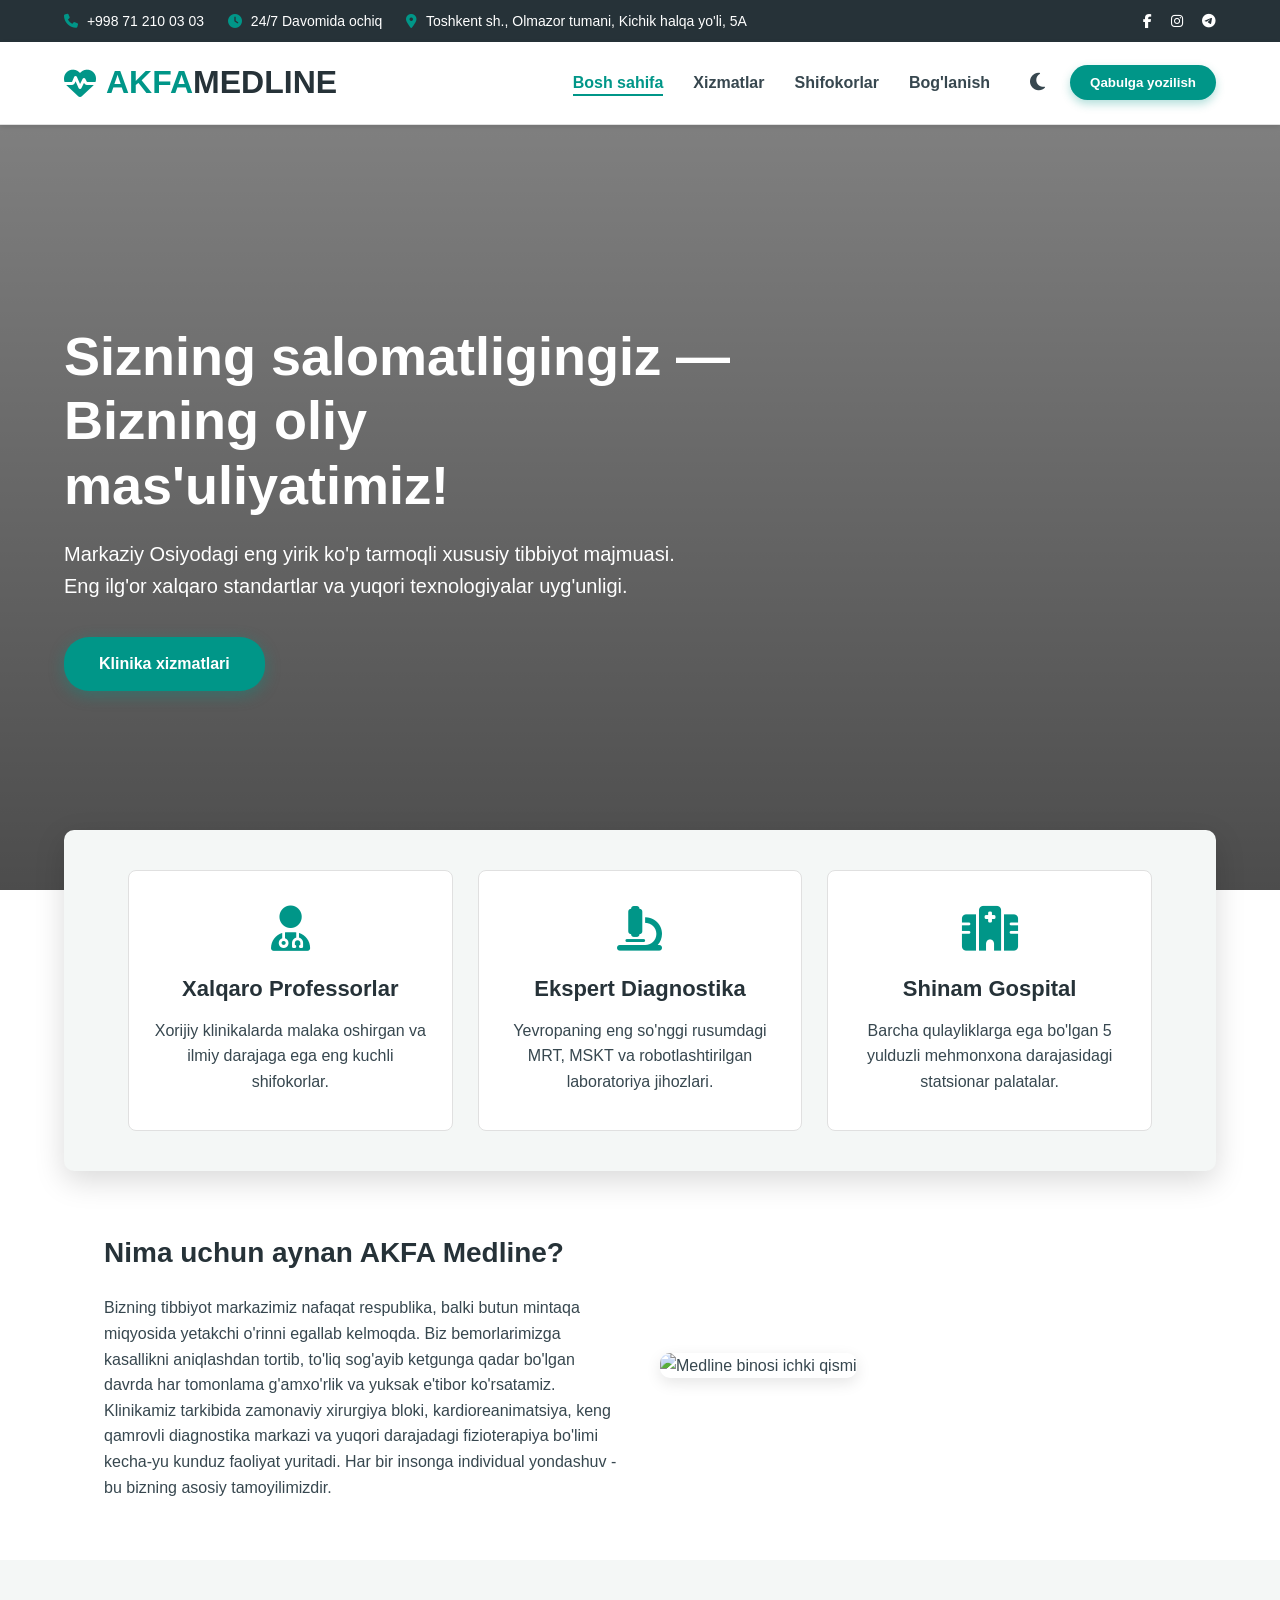
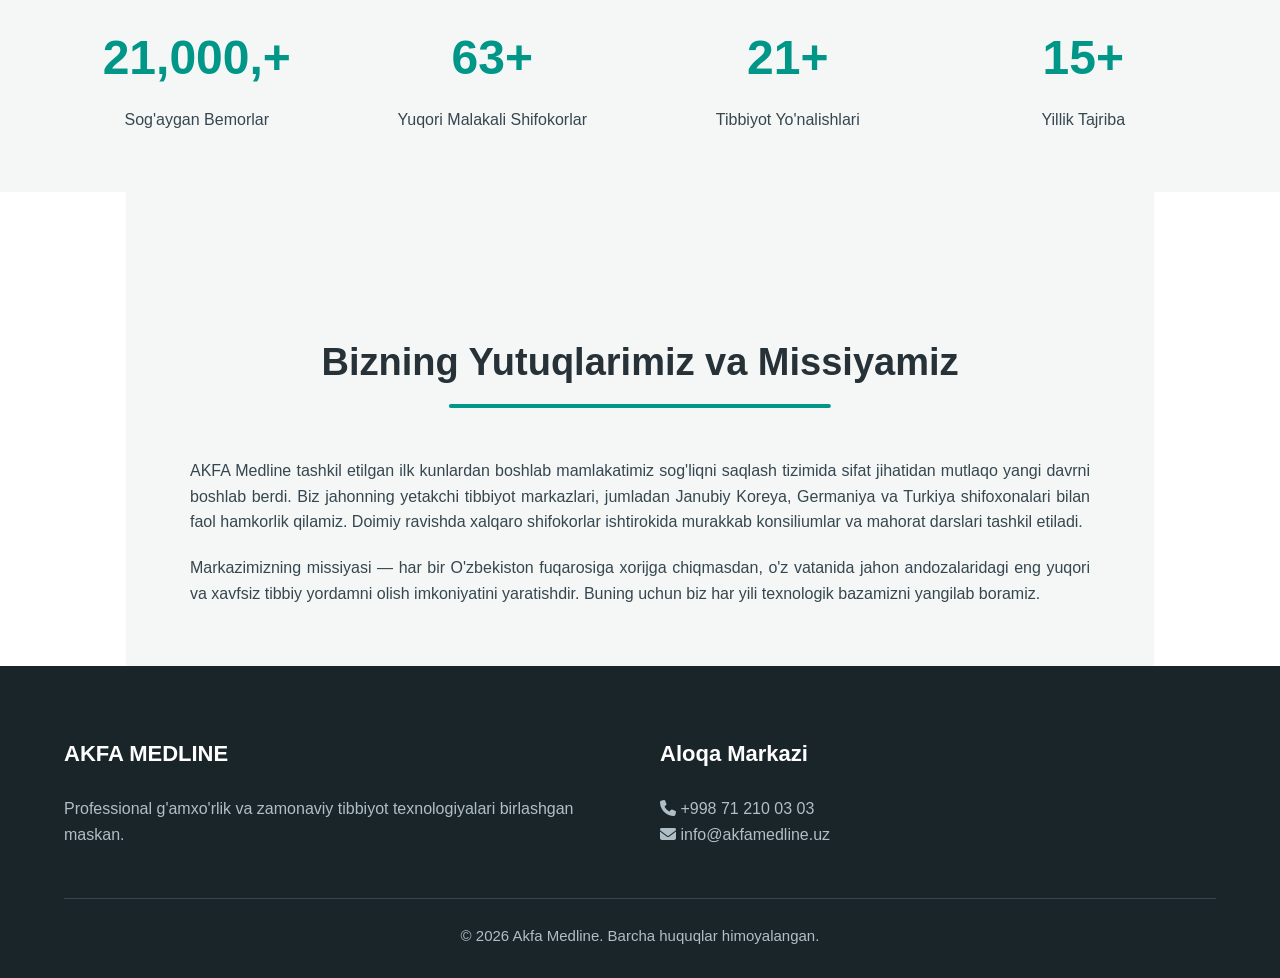
==== index.html @ 558831a2 "first commit" ====
<!DOCTYPE html>
<html lang="uz" data-theme="light">
<head>
    <meta charset="UTF-8">
    <meta name="viewport" content="width=device-width, initial-scale=1.0">
    <title>Akfa Medline - Yuqori Texnologiyali Tibbiyot Markazi</title>
    <link rel="stylesheet" href="https://cdnjs.cloudflare.com/ajax/libs/font-awesome/6.4.0/css/all.min.css">
    <link rel="stylesheet" href="style.css">
</head>
<body>

    <div class="top-bar">
        <div class="info">
            <div><i class="fas fa-phone"></i> +998 71 210 03 03</div>
            <div><i class="fas fa-clock"></i> 24/7 Davomida ochiq</div>
            <div><i class="fas fa-map-marker-alt"></i> Toshkent sh., Olmazor tumani, Kichik halqa yo'li, 5A</div>
        </div>
        <div class="socials">
            <a href="#"><i class="fab fa-facebook-f"></i></a>
            <a href="#"><i class="fab fa-instagram"></i></a>
            <a href="#"><i class="fab fa-telegram"></i></a>
        </div>
    </div>

    <header>
        <div class="navbar">
            <div class="logo">
                <h1><i class="fas fa-heartbeat"></i>AKFA <span>MEDLINE</span></h1>
            </div>
            <div class="nav-container">
                <ul class="nav-links" id="navLinks">
                    <li><a href="index.html" class="active">Bosh sahifa</a></li>
                    <li><a href="services.html">Xizmatlar</a></li>
                    <li><a href="doctors.html">Shifokorlar</a></li>
                    <li><a href="contact.html">Bog'lanish</a></li>
                </ul>
                <button class="theme-toggle" id="themeToggleBtn"><i class="fas fa-moon"></i></button>
                <button class="appointment-btn" onclick="openModal()">Qabulga yozilish</button>
                <div class="menu-toggle" id="menuToggle"><i class="fas fa-bars"></i></div>
            </div>
        </div>
    </header>

    <section class="hero">
        <h2>Sizning salomatligingiz — Bizning oliy mas'uliyatimiz!</h2>
        <p>Markaziy Osiyodagi eng yirik ko'p tarmoqli xususiy tibbiyot majmuasi. Eng ilg'or xalqaro standartlar va yuqori texnologiyalar uyg'unligi.</p>
        <div class="hero-btns">
            <a href="services.html" class="btn-primary">Klinika xizmatlari</a>
        </div>
    </section>

    <section class="features">
        <div class="feature-box">
            <i class="fas fa-user-md"></i>
            <h3>Xalqaro Professorlar</h3>
            <p>Xorijiy klinikalarda malaka oshirgan va ilmiy darajaga ega eng kuchli shifokorlar.</p>
        </div>
        <div class="feature-box">
            <i class="fas fa-microscope"></i>
            <h3>Ekspert Diagnostika</h3>
            <p>Yevropaning eng so'nggi rusumdagi MRT, MSKT va robotlashtirilgan laboratoriya jihozlari.</p>
        </div>
        <div class="feature-box">
            <i class="fas fa-hospital"></i>
            <h3>Shinam Gospital</h3>
            <p>Barcha qulayliklarga ega bo'lgan 5 yulduzli mehmonxona darajasidagi statsionar palatalar.</p>
        </div>
    </section>

    <section class="info-section">
        <div class="info-grid">
            <div class="info-text">
                <h3>Nima uchun aynan AKFA Medline?</h3>
                <p>Bizning tibbiyot markazimiz nafaqat respublika, balki butun mintaqa miqyosida yetakchi o'rinni egallab kelmoqda. Biz bemorlarimizga kasallikni aniqlashdan tortib, to'liq sog'ayib ketgunga qadar bo'lgan davrda har tomonlama g'amxo'rlik va yuksak e'tibor ko'rsatamiz.</p>
                <p>Klinikamiz tarkibida zamonaviy xirurgiya bloki, kardioreanimatsiya, keng qamrovli diagnostika markazi va yuqori darajadagi fizioterapiya bo'limi kecha-yu kunduz faoliyat yuritadi. Har bir insonga individual yondashuv - bu bizning asosiy tamoyilimizdir.</p>
            </div>
            <div class="info-img">
                <img src="https://images.unsplash.com/photo-1586773860418-d37222d8fce2?ixlib=rb-4.0.3&auto=format&fit=crop&w=600&q=80" alt="Medline binosi ichki qismi">
            </div>
        </div>
    </section>

    <section class="stats-section">
        <div class="stats-grid">
            <div class="stat-box">
                <h2>50,000+</h2>
                <p>Sog'aygan Bemorlar</p>
            </div>
            <div class="stat-box">
                <h2>150+</h2>
                <p>Yuqori Malakali Shifokorlar</p>
            </div>
            <div class="stat-box">
                <h2>40+</h2>
                <p>Tibbiyot Yo'nalishlari</p>
            </div>
            <div class="stat-box">
                <h2>15+</h2>
                <p>Yillik Tajriba</p>
            </div>
        </div>
    </section>

    <section class="info-section" style="background-color: var(--light-bg); transition: var(--transition);">
        <div class="section-title">
            <h2>Bizning Yutuqlarimiz va Missiyamiz</h2>
        </div>
        <div style="max-width: 900px; margin: 0 auto; text-align: justify;">
            <p style="margin-bottom: 20px;">AKFA Medline tashkil etilgan ilk kunlardan boshlab mamlakatimiz sog'liqni saqlash tizimida sifat jihatidan mutlaqo yangi davrni boshlab berdi. Biz jahonning yetakchi tibbiyot markazlari, jumladan Janubiy Koreya, Germaniya va Turkiya shifoxonalari bilan faol hamkorlik qilamiz. Doimiy ravishda xalqaro shifokorlar ishtirokida murakkab konsiliumlar va mahorat darslari tashkil etiladi.</p>
            <p>Markazimizning missiyasi — har bir O'zbekiston fuqarosiga xorijga chiqmasdan, o'z vatanida jahon andozalaridagi eng yuqori va xavfsiz tibbiy yordamni olish imkoniyatini yaratishdir. Buning uchun biz har yili texnologik bazamizni yangilab boramiz.</p>
        </div>
    </section>

    <footer>
        <div class="footer-grid">
            <div class="footer-col">
                <h3>AKFA MEDLINE</h3>
                <p>Professional g'amxo'rlik va zamonaviy tibbiyot texnologiyalari birlashgan maskan.</p>
            </div>
            <div class="footer-col">
                <h3>Aloqa Markazi</h3>
                <p><i class="fas fa-phone"></i> +998 71 210 03 03</p>
                <p><i class="fas fa-envelope"></i> info@akfamedline.uz</p>
            </div>
        </div>
        <div class="footer-bottom">
            <p>&copy; 2026 Akfa Medline. Barcha huquqlar himoyalangan.</p>
        </div>
    </footer>

    <div id="appointmentModal" class="modal">
        <div class="modal-content">
            <span class="close-btn" onclick="closeModal()">&times;</span>
            <h3 style="margin-bottom: 25px; font-size: 24px;">Shifokor Ko'rigiga Yozilish</h3>
            <form id="modalForm">
                <div class="form-group">
                    <label>Ism va Familiyangiz</label>
                    <input type="text" required>
                </div>
                <div class="form-group">
                    <label>Telefon Raqamingiz</label>
                    <input type="tel" placeholder="+998" required>
                </div>
                <button type="submit" class="appointment-btn" style="width: 100%; border-radius: 5px; padding: 12px;">Navbatni Tasdiqlash</button>
            </form>
        </div>
    </div>

    <script src="script.js"></script>
</body>
</html>
---- style.css ----
/* CSS O'ZGARUVCHILARI (LIGHT REJIM VA DARK REJIM) */
:root {
    --primary-color: #009688;
    --secondary-color: #00796b;
    --bg-color: #ffffff;
    --text-color: #37474f;
    --dark-color: #263238;
    --light-bg: #f4f7f6;
    --card-bg: #ffffff;
    --border-color: #e0e0e0;
    --white: #ffffff;
    --transition: all 0.4s cubic-bezier(0.25, 0.8, 0.25, 1);
}

[data-theme="dark"] {
    --bg-color: #121212;
    --text-color: #eceff1;
    --dark-color: #ffffff;
    --light-bg: #1e1e1e;
    --card-bg: #1d2a30;
    --border-color: #37474f;
}

* {
    margin: 0;
    padding: 0;
    box-sizing: border-box;
    font-family: 'Segoe UI', Tahoma, Geneva, Verdana, sans-serif;
}

html {
    scroll-behavior: smooth;
}

body {
    background-color: var(--bg-color);
    color: var(--text-color);
    line-height: 1.6;
    transition: var(--transition);
    display: flex;
    flex-direction: column;
    min-height: 100vh;
    overflow-x: hidden;
}

/* ANIMATSIYALAR (KEYFRAMES) */
@keyframes fadeIn {
    from { opacity: 0; transform: translateY(20px); }
    to { opacity: 1; transform: translateY(0); }
}

@keyframes fadeInLeft {
    from { opacity: 0; transform: translateX(-50px); }
    to { opacity: 1; transform: translateX(0); }
}

@keyframes pulse {
    0% { transform: scale(1); }
    50% { transform: scale(1.05); }
    100% { transform: scale(1); }
}

@keyframes float {
    0% { transform: translateY(0px); }
    50% { transform: translateY(-10px); }
    100% { transform: translateY(0px); }
}

/* Scroll davomida chiqadigan animatsiya klassi */
.scroll-reveal {
    opacity: 0;
    transform: translateY(40px);
    transition: opacity 0.8s ease, transform 0.8s ease;
}

.scroll-reveal.active {
    opacity: 1;
    transform: translateY(0);
}

/* Top Bar */
.top-bar {
    background-color: #263238;
    color: var(--white);
    padding: 10px 5%;
    display: flex;
    justify-content: space-between;
    align-items: center;
    font-size: 14px;
    animation: fadeIn 0.8s ease;
}

.top-bar .info div {
    display: inline-block;
    margin-right: 20px;
}

.top-bar .info i {
    color: var(--primary-color);
    margin-right: 5px;
}

.top-bar .socials a {
    color: var(--white);
    margin-left: 15px;
    transition: var(--transition);
    display: inline-block;
}

.top-bar .socials a:hover {
    color: var(--primary-color);
    transform: translateY(-3px) scale(1.2);
}

/* Navigation */
header {
    background-color: var(--card-bg);
    box-shadow: 0 2px 5px rgba(0,0,0,0.1);
    position: sticky;
    top: 0;
    z-index: 1000;
    transition: var(--transition);
    border-bottom: 1px solid var(--border-color);
}

.navbar {
    display: flex;
    justify-content: space-between;
    align-items: center;
    padding: 15px 5%;
}

.logo h1 {
    color: var(--primary-color);
    font-weight: 700;
    display: flex;
    align-items: center;
}

.logo h1 span {
    color: var(--dark-color);
}

.logo i {
    margin-right: 10px;
    animation: pulse 2s infinite ease-in-out;
}

.nav-container {
    display: flex;
    align-items: center;
    gap: 20px;
}

.nav-links {
    display: flex;
    list-style: none;
}

.nav-links li {
    margin: 0 15px;
}

.nav-links a {
    text-decoration: none;
    color: var(--text-color);
    font-weight: 600;
    transition: var(--transition);
    position: relative;
    padding-bottom: 5px;
}

.nav-links a::after {
    content: '';
    position: absolute;
    width: 0;
    height: 2px;
    bottom: 0;
    left: 0;
    background-color: var(--primary-color);
    transition: var(--transition);
}

.nav-links a:hover::after, .nav-links a.active::after {
    width: 100%;
}

.nav-links a:hover, .nav-links a.active {
    color: var(--primary-color);
}

/* Rejim almashtirish tugmasi */
.theme-toggle {
    background: none;
    border: none;
    font-size: 20px;
    color: var(--text-color);
    cursor: pointer;
    padding: 5px;
    transition: var(--transition);
}

.theme-toggle:hover {
    color: var(--primary-color);
    transform: rotate(45deg);
}

.appointment-btn {
    background-color: var(--primary-color);
    color: var(--white);
    padding: 10px 20px;
    border-radius: 25px;
    text-decoration: none;
    font-weight: 600;
    transition: var(--transition);
    border: none;
    cursor: pointer;
    box-shadow: 0 4px 10px rgba(0, 150, 136, 0.3);
}

.appointment-btn:hover {
    background-color: var(--secondary-color);
    transform: translateY(-2px);
    box-shadow: 0 6px 15px rgba(0, 150, 136, 0.5);
}

.menu-toggle {
    display: none;
    font-size: 24px;
    cursor: pointer;
    color: var(--text-color);
}

/* Banner sahifalar bosh qismi uchun */
.page-banner {
    background: linear-gradient(rgba(0, 0, 0, 0.6), rgba(0, 0, 0, 0.8)), url('https://images.unsplash.com/photo-1519494026892-80bbd2d6fd0d?ixlib=rb-4.0.3&auto=format&fit=crop&w=1600&q=80') no-repeat center center/cover;
    height: 350px;
    display: flex;
    flex-direction: column;
    justify-content: center;
    align-items: center;
    color: var(--white);
    text-align: center;
    padding: 0 20px;
}

.page-banner h2 {
    font-size: 42px;
    margin-bottom: 15px;
    animation: fadeIn 1s ease;
}

.page-banner p {
    font-size: 18px;
    max-width: 700px;
    animation: fadeIn 1.3s ease;
}

/* Hero Section */
.hero {
    background: linear-gradient(rgba(0, 0, 0, 0.5), rgba(0, 0, 0, 0.7)), url('https://images.unsplash.com/photo-1519494026892-80bbd2d6fd0d?ixlib=rb-4.0.3&auto=format&fit=crop&w=1600&q=80') no-repeat center center/cover;
    height: 85vh;
    display: flex;
    flex-direction: column;
    justify-content: center;
    align-items: flex-start;
    padding: 0 5%;
    color: var(--white);
}

.hero h2 {
    font-size: 54px;
    margin-bottom: 20px;
    max-width: 700px;
    line-height: 1.2;
    animation: fadeInLeft 1s cubic-bezier(0.25, 0.8, 0.25, 1);
}

.hero p {
    font-size: 20px;
    margin-bottom: 35px;
    max-width: 650px;
    animation: fadeInLeft 1.3s cubic-bezier(0.25, 0.8, 0.25, 1);
}

.hero-btns .btn-primary {
    background-color: var(--primary-color);
    color: var(--white);
    padding: 14px 35px;
    border-radius: 25px;
    text-decoration: none;
    font-weight: 600;
    display: inline-block;
    transition: var(--transition);
    animation: fadeInLeft 1.6s cubic-bezier(0.25, 0.8, 0.25, 1);
    box-shadow: 0 4px 15px rgba(0, 150, 136, 0.4);
}

.hero-btns .btn-primary:hover {
    background-color: var(--secondary-color);
    transform: translateY(-3px) scale(1.03);
}

/* Features Section */
.features {
    display: grid;
    grid-template-columns: repeat(auto-fit, minmax(250px, 1fr));
    gap: 25px;
    padding: 40px 5%;
    background-color: var(--light-bg);
    margin-top: -60px;
    position: relative;
    z-index: 10;
    border-radius: 10px;
    box-shadow: 0 10px 30px rgba(0,0,0,0.15);
    width: 90%;
    margin-left: auto;
    margin-right: auto;
    transition: var(--transition);
    animation: fadeIn 1.5s ease;
}

.feature-box {
    background-color: var(--card-bg);
    padding: 35px 25px;
    text-align: center;
    border-radius: 8px;
    transition: var(--transition);
    border: 1px solid var(--border-color);
}

.feature-box:hover {
    transform: translateY(-10px);
    box-shadow: 0 15px 30px rgba(0,0,0,0.15);
    border-color: var(--primary-color);
}

.feature-box i {
    font-size: 45px;
    color: var(--primary-color);
    margin-bottom: 20px;
    transition: var(--transition);
}

.feature-box:hover i {
    transform: scale(1.15);
}

.feature-box h3 {
    margin-bottom: 12px;
    color: var(--dark-color);
    font-size: 22px;
}

/* Section Title */
.section-title {
    text-align: center;
    margin: 80px 0 50px;
}

.section-title h2 {
    font-size: 38px;
    color: var(--dark-color);
    position: relative;
    display: inline-block;
    padding-bottom: 15px;
}

.section-title h2::after {
    content: '';
    position: absolute;
    display: block;
    width: 0;
    height: 4px;
    background-color: var(--primary-color);
    bottom: 0;
    left: 50%;
    transform: translateX(-50%);
    border-radius: 2px;
    transition: width 1s ease;
}

/* Scroll bo'lganda sarlavha chizig'i chiziladi */
.scroll-reveal.active .section-title h2::after {
    width: 60%;
}

/* Info Text Blocks */
.info-section {
    padding: 60px 5%;
    max-width: 1200px;
    margin: 0 auto;
}

.info-grid {
    display: grid;
    grid-template-columns: repeat(auto-fit, minmax(300px, 1fr));
    gap: 40px;
    align-items: center;
}

.info-text h3 {
    font-size: 28px;
    color: var(--dark-color);
    margin-bottom: 20px;
}

.info-img img {
    width: 100%;
    border-radius: 10px;
    box-shadow: 0 5px 15px rgba(0,0,0,0.1);
    transition: var(--transition);
}

.info-img:hover img {
    transform: scale(1.03) rotate(1deg);
    box-shadow: 0 10px 25px rgba(0,0,0,0.2);
}

/* Services Grid */
.services-grid {
    display: grid;
    grid-template-columns: repeat(auto-fit, minmax(320px, 1fr));
    gap: 35px;
    padding: 0 5% 80px;
}

.service-card {
    background-color: var(--card-bg);
    border: 1px solid var(--border-color);
    border-radius: 8px;
    overflow: hidden;
    transition: var(--transition);
}

.service-card:hover {
    box-shadow: 0 15px 35px rgba(0,0,0,0.2);
    transform: translateY(-8px);
    border-color: var(--primary-color);
}

.service-img {
    height: 240px;
    overflow: hidden;
}

.service-img img {
    width: 100%;
    height: 100%;
    object-fit: cover;
    transition: var(--transition);
}

.service-card:hover .service-img img {
    transform: scale(1.08);
}

.service-content {
    padding: 30px;
}

.service-content h3 {
    margin-bottom: 15px;
    color: var(--dark-color);
    font-size: 24px;
    transition: var(--transition);
}

.service-card:hover .service-content h3 {
    color: var(--primary-color);
}

.service-features-list {
    list-style: none;
    margin-top: 15px;
    padding-top: 15px;
    border-top: 1px dashed var(--border-color);
}

.service-features-list li {
    margin-bottom: 8px;
    font-size: 14px;
    transition: var(--transition);
}

.service-card:hover .service-features-list li {
    transform: translateX(5px);
}

.service-features-list li i {
    color: var(--primary-color);
    margin-right: 8px;
}

/* Doctors Grid */
.doctors-grid {
    display: grid;
    grid-template-columns: repeat(auto-fit, minmax(280px, 1fr));
    gap: 35px;
    padding: 0 5% 80px;
}

.doctor-card {
    background-color: var(--card-bg);
    border-radius: 8px;
    overflow: hidden;
    text-align: center;
    border: 1px solid var(--border-color);
    transition: var(--transition);
}

.doctor-card:hover {
    transform: translateY(-12px);
    box-shadow: 0 20px 40px rgba(0,0,0,0.18);
    border-color: var(--primary-color);
}

.doctor-img {
    height: 340px;
    overflow: hidden;
    background-color: #f0f0f0;
    position: relative;
}

.doctor-img img {
    width: 100%;
    height: 100%;
    object-fit: cover;
    transition: var(--transition);
}

.doctor-card:hover .doctor-img img {
    transform: scale(1.05);
}

.doctor-info {
    padding: 25px;
}

.doctor-info h3 {
    color: var(--dark-color);
    margin-bottom: 8px;
    font-size: 22px;
}

.doctor-info p {
    color: var(--primary-color);
    font-weight: 600;
    font-size: 16px;
    margin-bottom: 10px;
}

/* Statitikalar Bo'limi */
.stats-section {
    background-color: var(--light-bg);
    padding: 60px 5%;
    text-align: center;
    transition: var(--transition);
}

.stats-grid {
    display: grid;
    grid-template-columns: repeat(auto-fit, minmax(200px, 1fr));
    gap: 30px;
    max-width: 1200px;
    margin: 0 auto;
}

.stat-box {
    transition: var(--transition);
}

.stat-box:hover {
    transform: scale(1.08);
}

.stat-box h2 {
    font-size: 48px;
    color: var(--primary-color);
    margin-bottom: 10px;
}

/* Appointment Section */
.appointment-section {
    padding: 60px 5% 100px;
    display: flex;
    justify-content: space-between;
    align-items: flex-start;
    gap: 60px;
    max-width: 1200px;
    margin: 0 auto;
}

.appointment-info {
    flex: 1;
}

.appointment-info h2 {
    font-size: 40px;
    color: var(--dark-color);
    margin-bottom: 25px;
}

.contact-detail-item {
    display: flex;
    align-items: center;
    gap: 15px;
    margin-bottom: 20px;
    transition: var(--transition);
}

.contact-detail-item:hover {
    transform: translateX(8px);
}

.contact-detail-item i {
    font-size: 24px;
    color: var(--primary-color);
    width: 40px;
    animation: float 3s infinite ease-in-out;
}

.appointment-form {
    flex: 1;
    background-color: var(--light-bg);
    padding: 45px;
    border-radius: 8px;
    border: 1px solid var(--border-color);
    transition: var(--transition);
    box-shadow: 0 5px 15px rgba(0,0,0,0.05);
}

.appointment-form:hover {
    box-shadow: 0 10px 30px rgba(0,0,0,0.12);
}

.form-group {
    margin-bottom: 25px;
}

.form-group label {
    display: block;
    margin-bottom: 8px;
    font-weight: 600;
    color: var(--dark-color);
}

.form-group input, .form-group select, .form-group textarea {
    width: 100%;
    padding: 14px;
    border: 1px solid var(--border-color);
    background-color: var(--card-bg);
    color: var(--text-color);
    border-radius: 5px;
    font-size: 16px;
    outline: none;
    transition: var(--transition);
}

.form-group input:focus, .form-group select:focus, .form-group textarea:focus {
    border-color: var(--primary-color);
    box-shadow: 0 0 8px rgba(0, 150, 136, 0.4);
    transform: scale(1.01);
}

/* Footer */
footer {
    background-color: #1a2529;
    color: #b0bec5;
    padding: 70px 5% 30px;
    margin-top: auto;
}

.footer-grid {
    display: grid;
    grid-template-columns: repeat(auto-fit, minmax(250px, 1fr));
    gap: 40px;
    margin-bottom: 50px;
}

.footer-col h3 {
    color: var(--white);
    margin-bottom: 25px;
    font-size: 22px;
}

.footer-col ul {
    list-style: none;
}

.footer-col ul li {
    margin-bottom: 14px;
}

.footer-col ul li a {
    color: #b0bec5;
    text-decoration: none;
    transition: var(--transition);
    display: inline-block;
}

.footer-col ul li a:hover {
    color: var(--white);
    transform: translateX(8px);
}

.footer-bottom {
    border-top: 1px solid #37474f;
    padding-top: 25px;
    text-align: center;
    font-size: 15px;
}

/* Modal Box (Yumshoq ochilish effekti bilan) */
.modal {
    display: none; 
    position: fixed; 
    z-index: 2000; 
    left: 0;
    top: 0;
    width: 100%; 
    height: 100%; 
    background-color: rgba(0,0,0,0.6); 
    overflow-y: auto;
    backdrop-filter: blur(5px);
    transition: opacity 0.4s ease;
}

.modal-content {
    background-color: var(--card-bg);
    color: var(--text-color);
    margin: 5% auto; 
    padding: 40px;
    border: 1px solid var(--border-color);
    width: 90%;
    max-width: 550px;
    border-radius: 8px;
    position: relative;
    box-shadow: 0 10px 40px rgba(0,0,0,0.4);
    animation: fadeIn 0.5s cubic-bezier(0.25, 0.8, 0.25, 1);
}

.close-btn {
    color: var(--text-color);
    position: absolute;
    top: 15px;
    right: 25px;
    font-size: 32px;
    cursor: pointer;
    transition: var(--transition);
}

.close-btn:hover {
    color: var(--primary-color);
    transform: rotate(90deg);
}

/* Responsive dizayn */
@media(max-width: 992px) {
    .hero h2 { font-size: 42px; }
    .appointment-section { flex-direction: column; }
    .info-grid { grid-template-columns: 1fr; }
}

@media(max-width: 768px) {
    .top-bar { display: none; }
    .nav-links {
        display: none;
        flex-direction: column;
        position: absolute;
        top: 70px;
        left: 0;
        width: 100%;
        background-color: var(--card-bg);
        padding: 30px;
        border-bottom: 1px solid var(--border-color);
        box-shadow: 0 5px 10px rgba(0,0,0,0.1);
        animation: fadeIn 0.4s ease;
    }
    .nav-links.active { display: flex; }
    .nav-links li { margin: 15px 0; text-align: center; }
    .menu-toggle { display: block; }
    .appointment-btn { display: none; }
    .hero { align-items: center; text-align: center; }
    .hero h2 { font-size: 34px; }
}
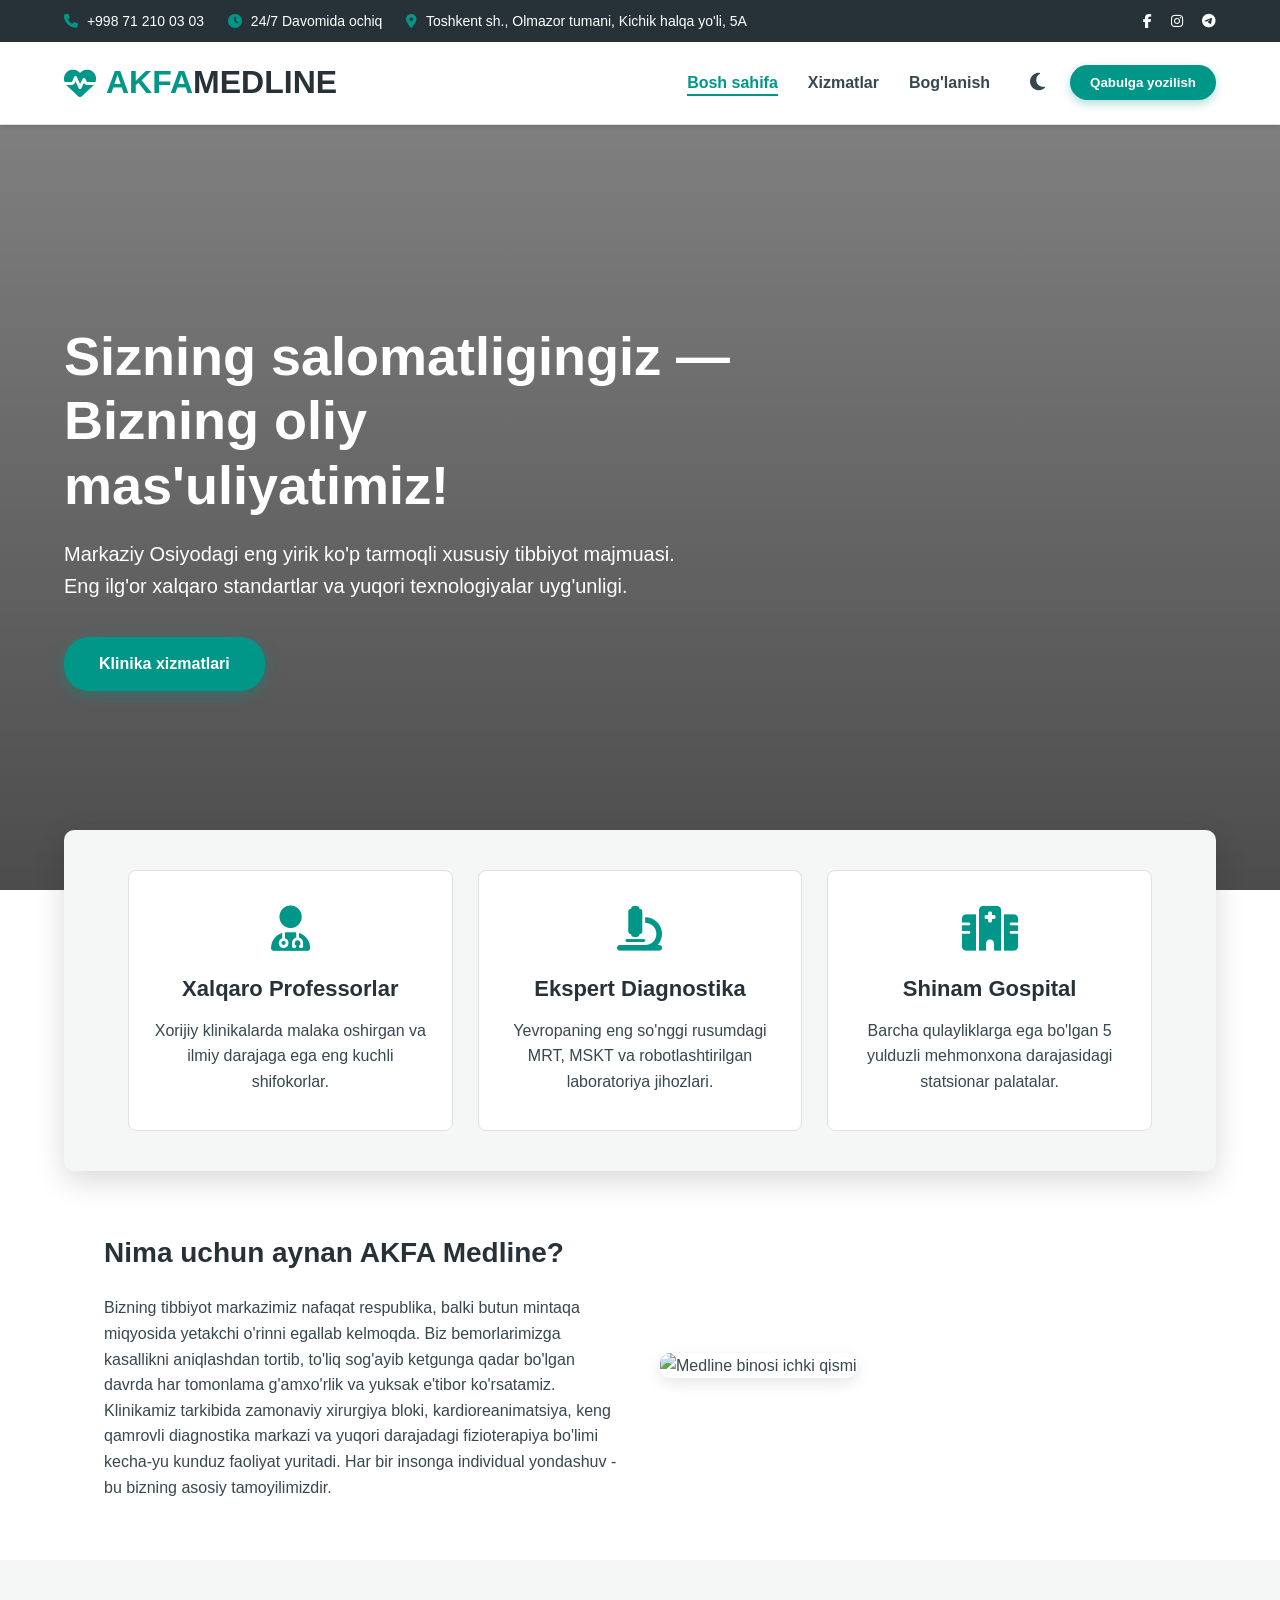
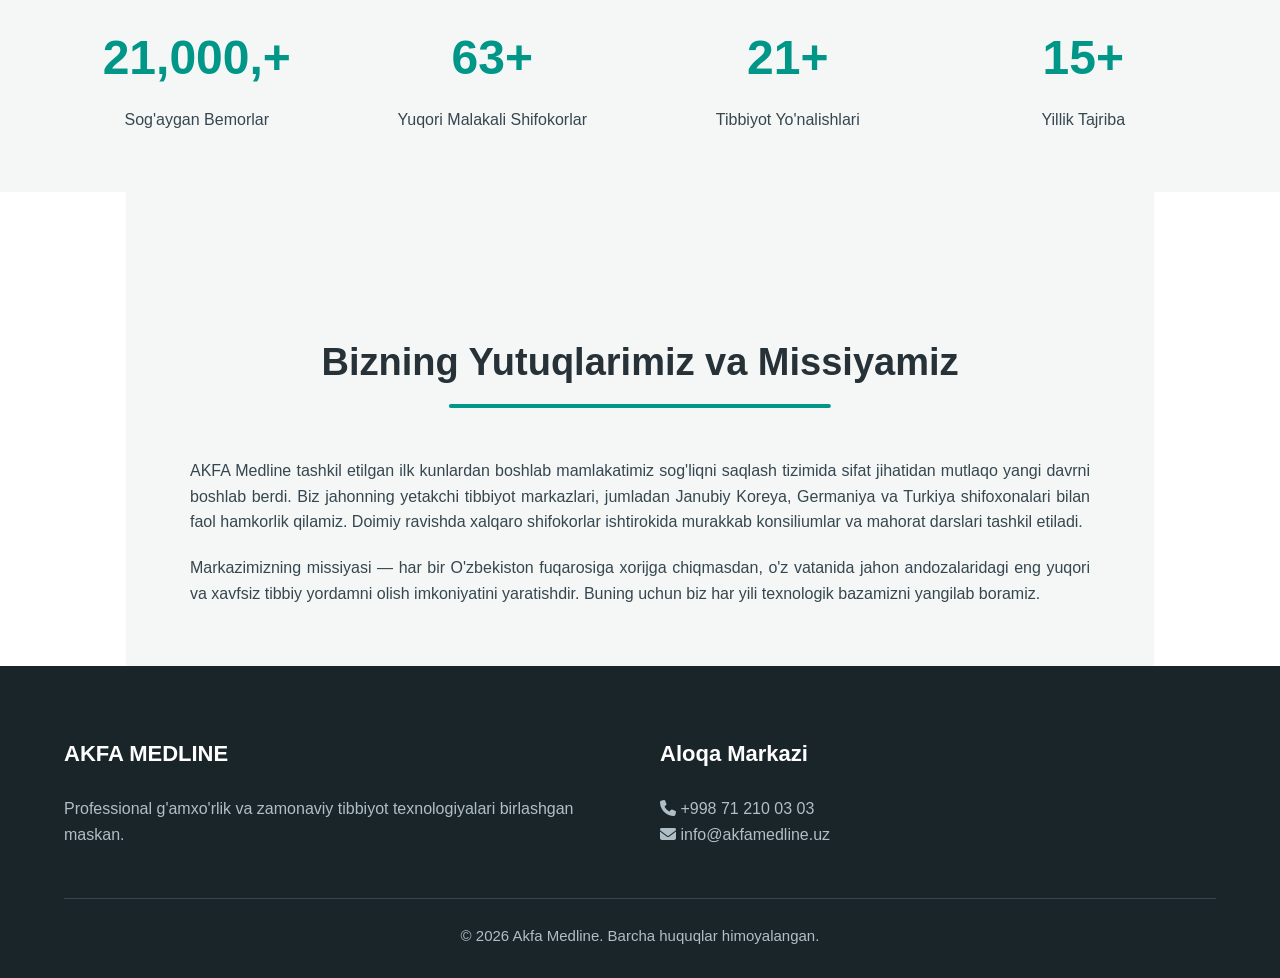
==== commit 8c80222e: "yangiladim" ====
--- a/index.html
+++ b/index.html
@@ -31,7 +31,7 @@
                 <ul class="nav-links" id="navLinks">
                     <li><a href="index.html" class="active">Bosh sahifa</a></li>
                     <li><a href="services.html">Xizmatlar</a></li>
-                    <li><a href="doctors.html">Shifokorlar</a></li>
+                    <!-- <li><a href="doctors.html">Shifokorlar</a></li> -->
                     <li><a href="contact.html">Bog'lanish</a></li>
                 </ul>
                 <button class="theme-toggle" id="themeToggleBtn"><i class="fas fa-moon"></i></button>
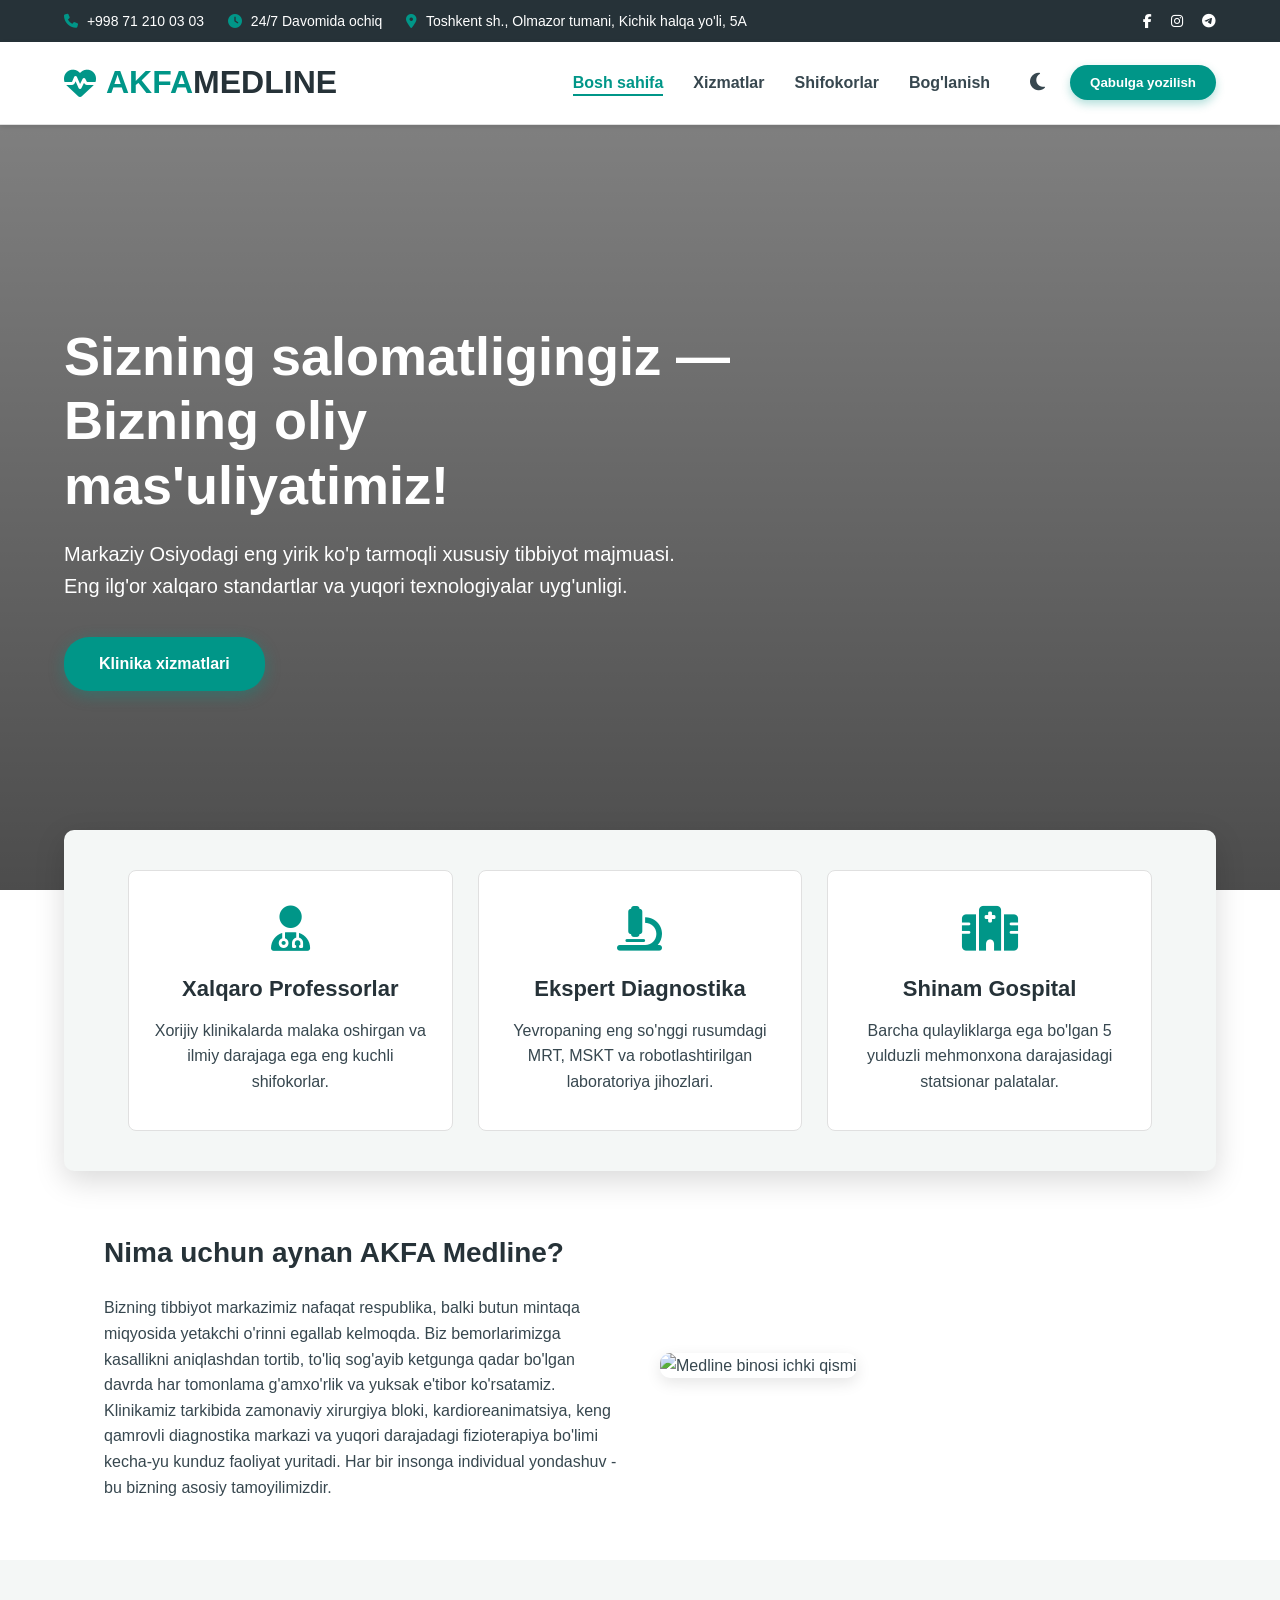
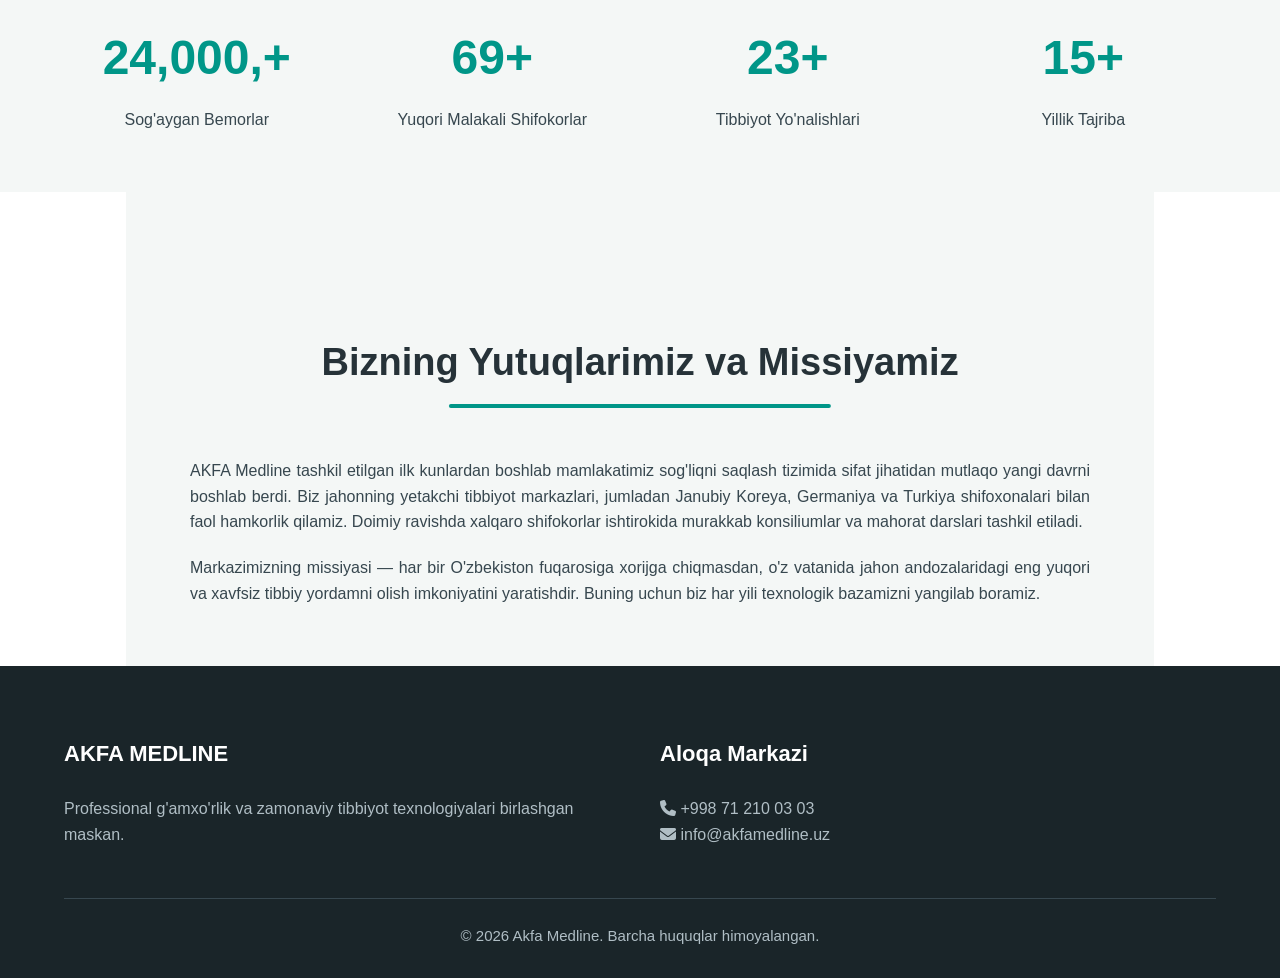
==== commit 8e1acaf6: "yangiladim" ====
--- a/index.html
+++ b/index.html
@@ -31,7 +31,7 @@
                 <ul class="nav-links" id="navLinks">
                     <li><a href="index.html" class="active">Bosh sahifa</a></li>
                     <li><a href="services.html">Xizmatlar</a></li>
-                    <!-- <li><a href="doctors.html">Shifokorlar</a></li> -->
+                    <li><a href="doctors.html">Shifokorlar</a></li>
                     <li><a href="contact.html">Bog'lanish</a></li>
                 </ul>
                 <button class="theme-toggle" id="themeToggleBtn"><i class="fas fa-moon"></i></button>
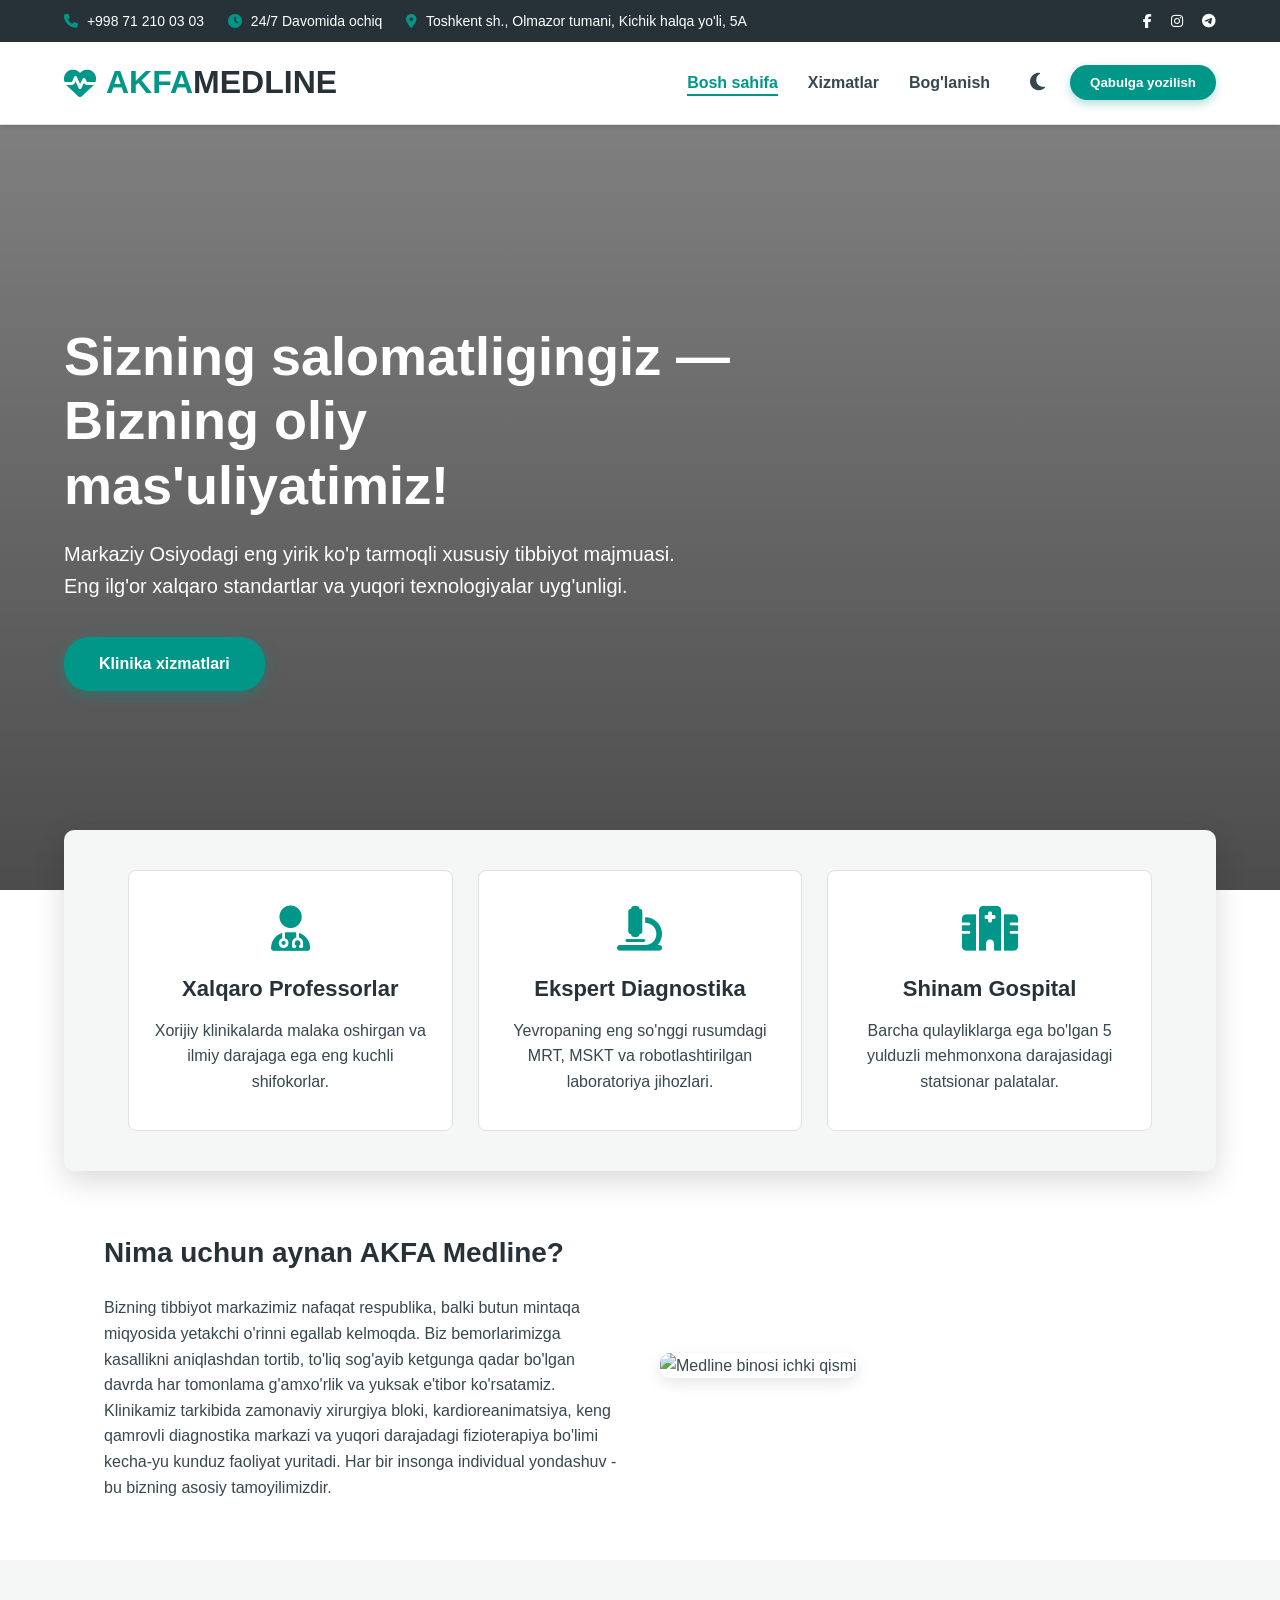
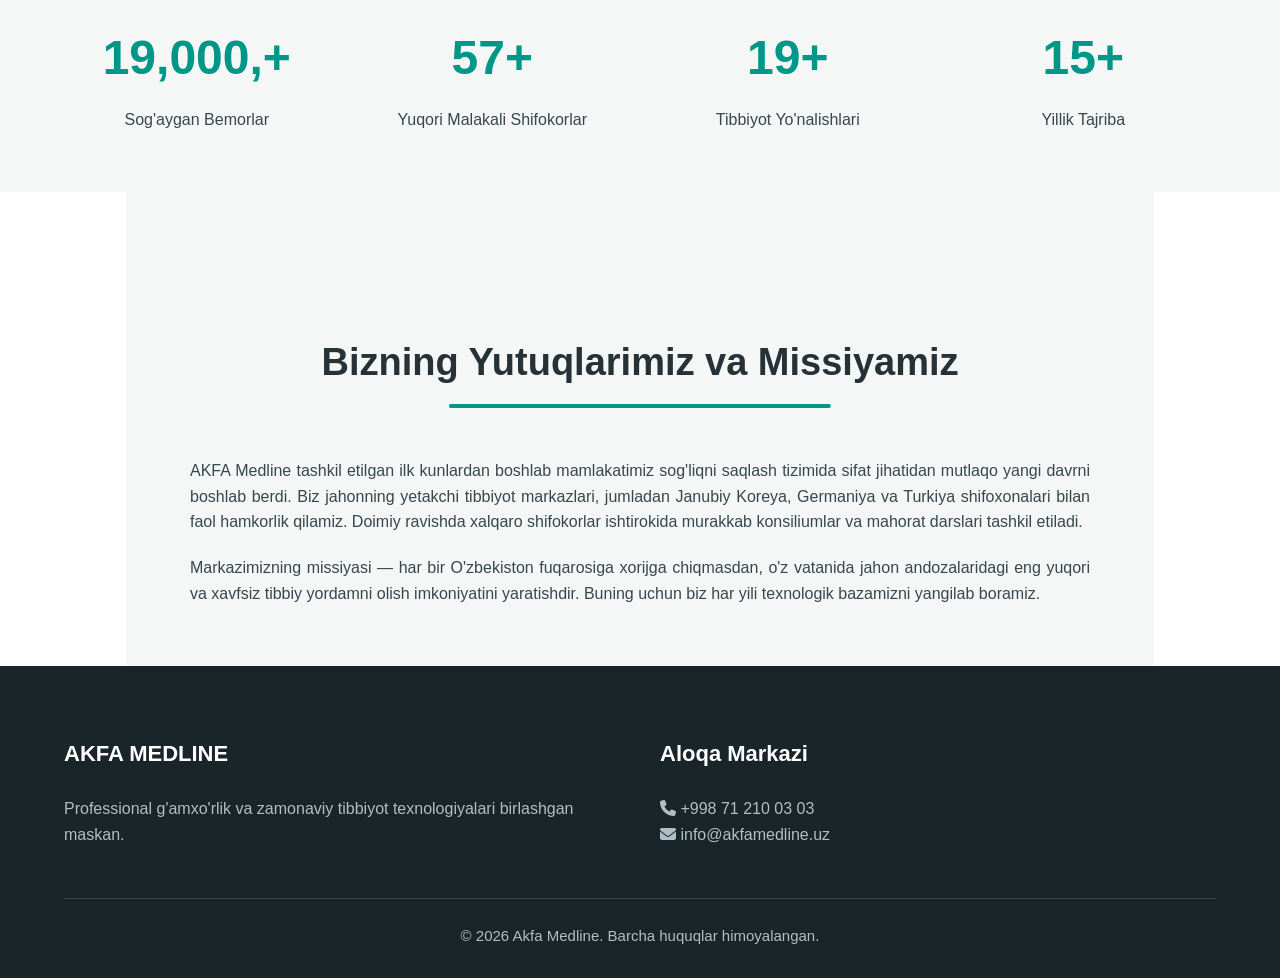
==== commit f717aa32: "yangiladim" ====
--- a/index.html
+++ b/index.html
@@ -31,7 +31,7 @@
                 <ul class="nav-links" id="navLinks">
                     <li><a href="index.html" class="active">Bosh sahifa</a></li>
                     <li><a href="services.html">Xizmatlar</a></li>
-                    <li><a href="doctors.html">Shifokorlar</a></li>
+                    <!-- <li><a href="doctors.html">Shifokorlar</a></li> -->
                     <li><a href="contact.html">Bog'lanish</a></li>
                 </ul>
                 <button class="theme-toggle" id="themeToggleBtn"><i class="fas fa-moon"></i></button>
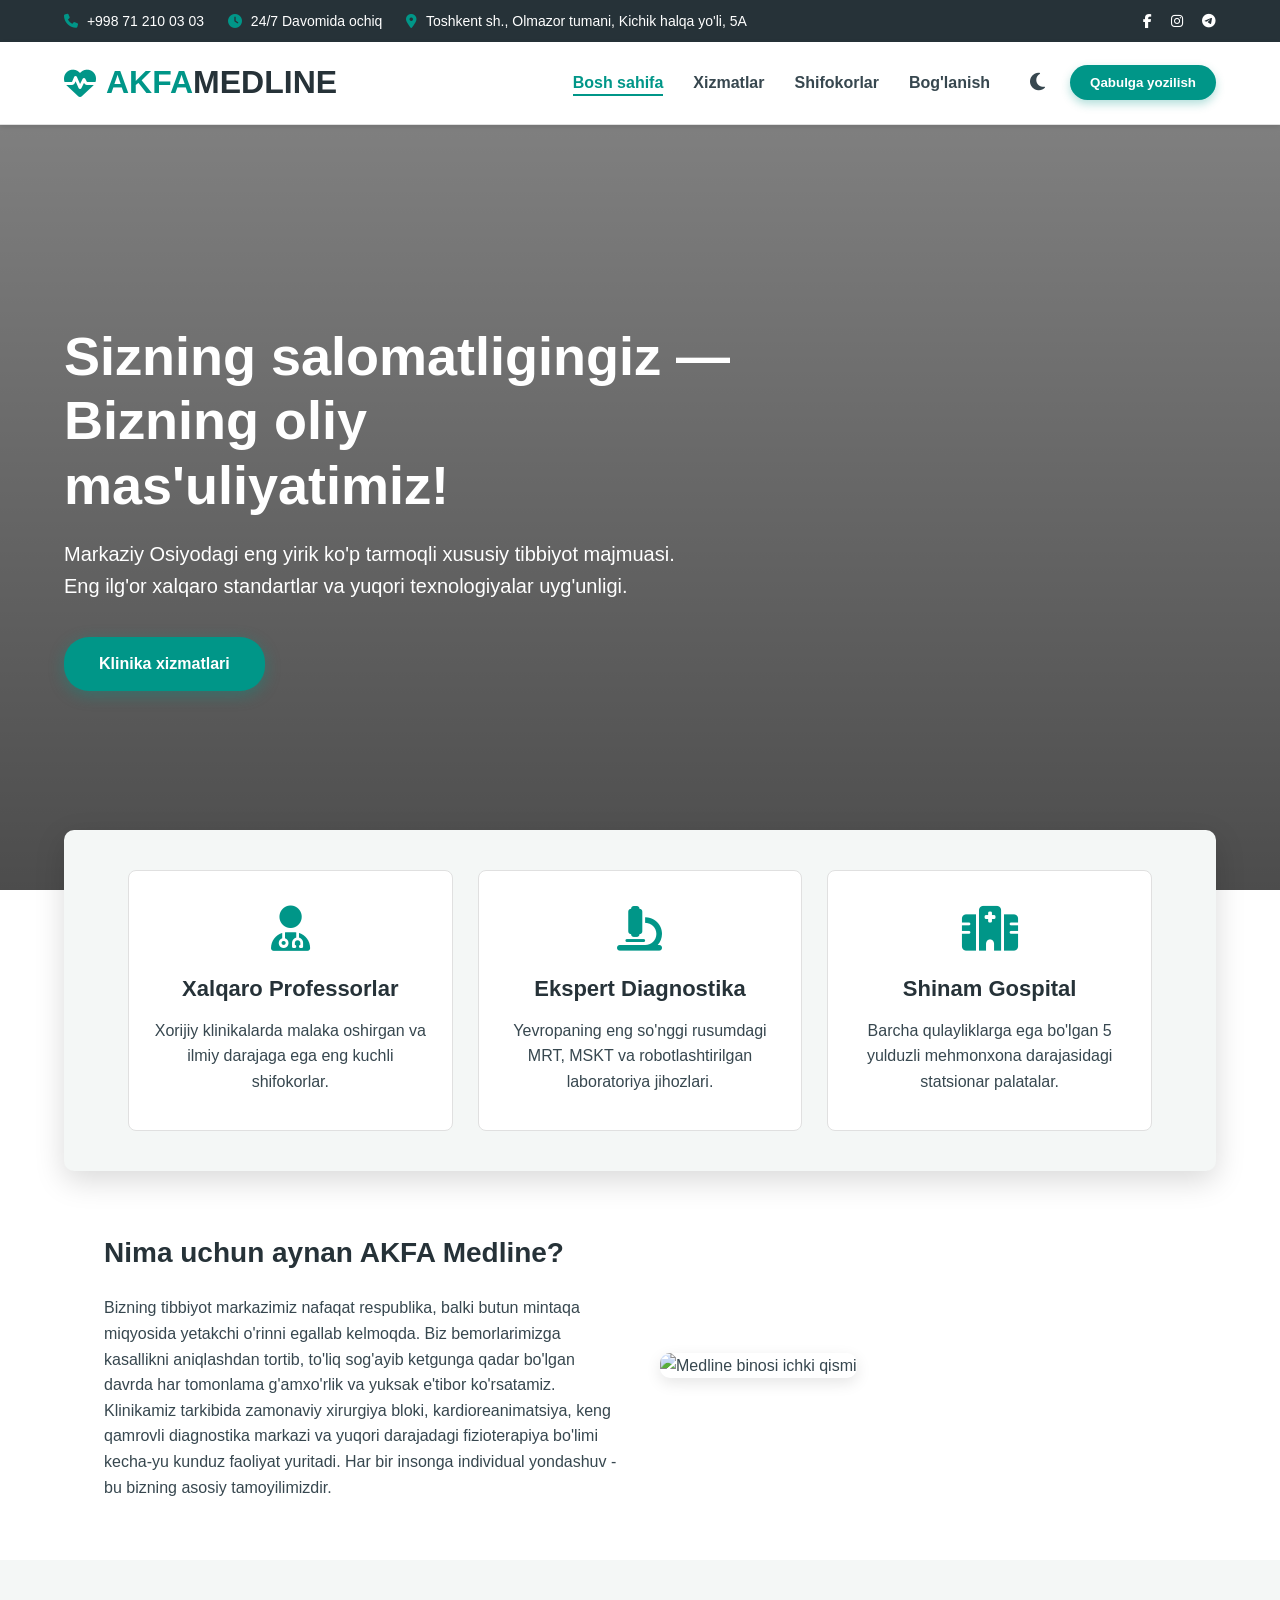
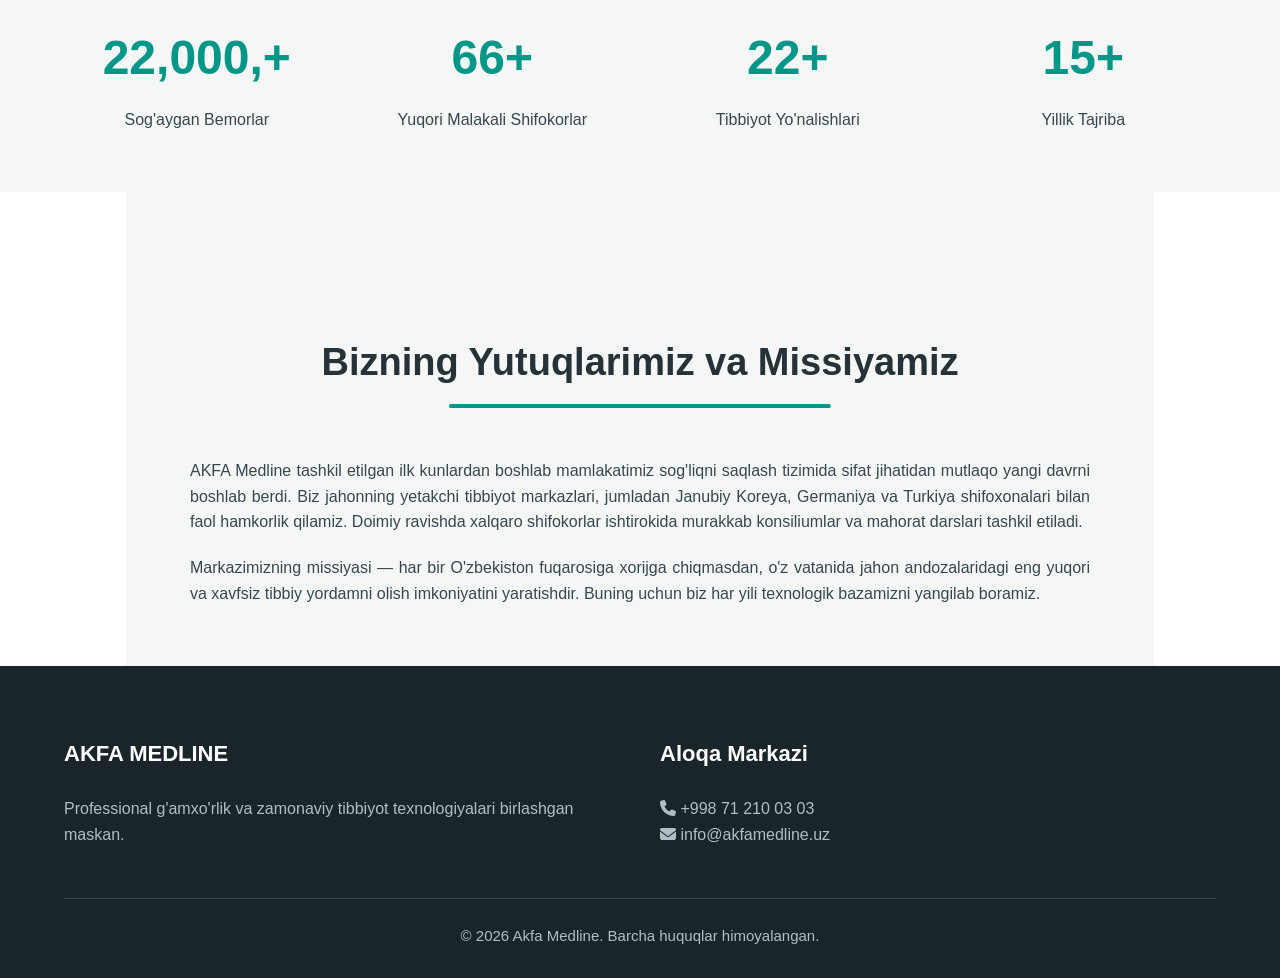
==== commit 8d6c91d3: "yangiladim" ====
--- a/index.html
+++ b/index.html
@@ -31,7 +31,7 @@
                 <ul class="nav-links" id="navLinks">
                     <li><a href="index.html" class="active">Bosh sahifa</a></li>
                     <li><a href="services.html">Xizmatlar</a></li>
-                    <!-- <li><a href="doctors.html">Shifokorlar</a></li> -->
+                    <li><a href="doctors.html">Shifokorlar</a></li>
                     <li><a href="contact.html">Bog'lanish</a></li>
                 </ul>
                 <button class="theme-toggle" id="themeToggleBtn"><i class="fas fa-moon"></i></button>
